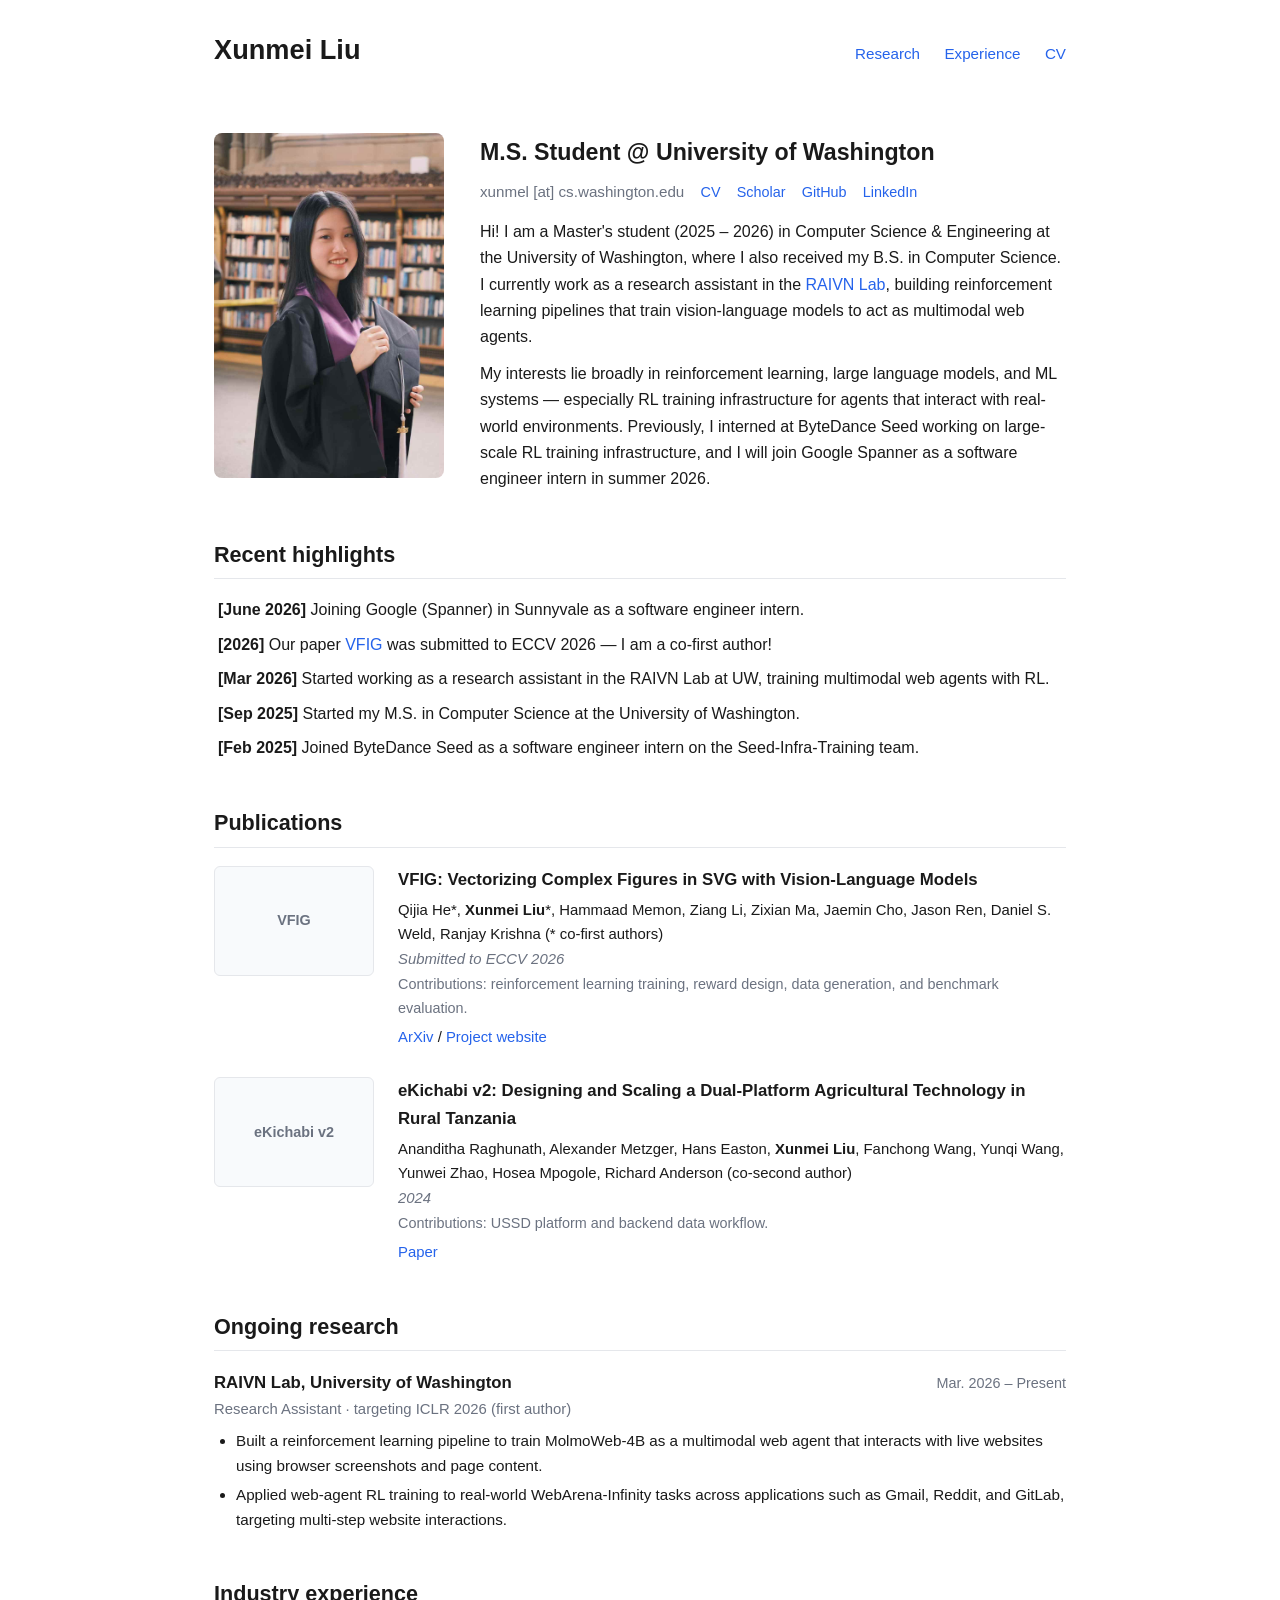
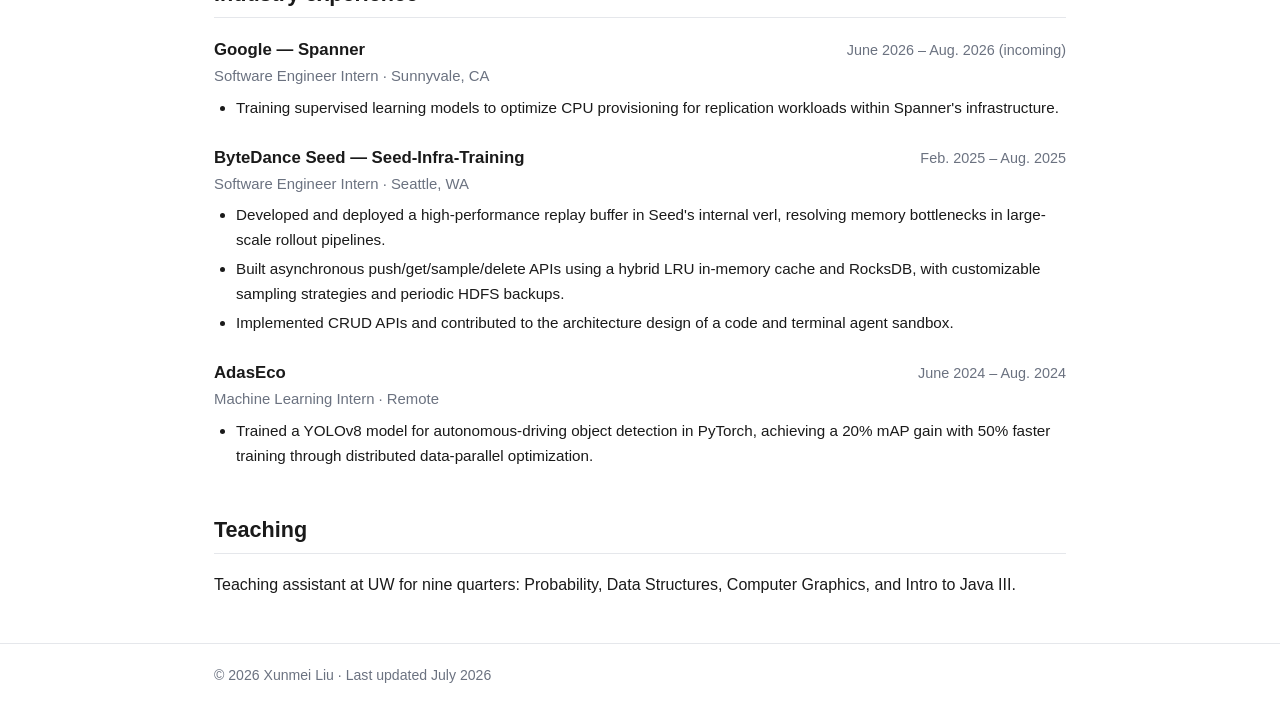
==== index.html @ 10410d37 "Initial personal website" ====
<!DOCTYPE html>
<html lang="en">
<head>
  <meta charset="UTF-8" />
  <meta name="viewport" content="width=device-width, initial-scale=1.0" />
  <title>Xunmei (May) Liu</title>
  <meta name="description" content="Xunmei (May) Liu — M.S. student in Computer Science at the University of Washington. Research in reinforcement learning, vision-language models, and multimodal agents." />
  <link rel="stylesheet" href="assets/css/style.css" />
</head>
<body>
  <header class="site-header">
    <div class="container header-inner">
      <a class="site-name" href="#">Xunmei Liu</a>
      <nav class="site-nav">
        <a href="#publications">Research</a>
        <a href="#experience">Experience</a>
        <a href="files/Xunmei_Liu_CV.pdf" target="_blank">CV</a>
      </nav>
    </div>
  </header>

  <main class="container">
    <!-- ===================== Intro ===================== -->
    <section class="intro">
      <img class="profile-photo" src="assets/img/profile.jpg" alt="Photo of Xunmei Liu" />
      <div class="intro-text">
        <h1>M.S. Student @ University of Washington</h1>
        <p class="contact-line">
          xunmel [at] cs.washington.edu
          <!-- TODO: replace # with your real profile links -->
          <a class="icon-link" href="files/Xunmei_Liu_CV.pdf" target="_blank" title="CV">CV</a>
          <a class="icon-link" href="#" title="Google Scholar">Scholar</a>
          <a class="icon-link" href="#" title="GitHub">GitHub</a>
          <a class="icon-link" href="https://www.linkedin.com/" title="LinkedIn">LinkedIn</a>
        </p>
        <p>
          Hi! I am a Master's student (2025 – 2026) in Computer Science &amp; Engineering at the
          University of Washington, where I also received my B.S. in Computer Science.
          I currently work as a research assistant in the
          <a href="https://raivn.cs.washington.edu/">RAIVN Lab</a>, building reinforcement
          learning pipelines that train vision-language models to act as multimodal web agents.
        </p>
        <p>
          My interests lie broadly in reinforcement learning, large language models, and
          ML systems — especially RL training infrastructure for agents that interact with
          real-world environments. Previously, I interned at ByteDance Seed working on
          large-scale RL training infrastructure, and I will join Google Spanner as a software
          engineer intern in summer 2026.
        </p>
      </div>
    </section>

    <!-- ===================== News ===================== -->
    <section id="news">
      <h2>Recent highlights</h2>
      <ul class="news-list">
        <li><b>[June 2026]</b> Joining Google (Spanner) in Sunnyvale as a software engineer intern.</li>
        <li><b>[2026]</b> Our paper <a href="#">VFIG</a> was submitted to ECCV 2026 — I am a co-first author!</li>
        <li><b>[Mar 2026]</b> Started working as a research assistant in the RAIVN Lab at UW, training multimodal web agents with RL.</li>
        <li><b>[Sep 2025]</b> Started my M.S. in Computer Science at the University of Washington.</li>
        <li><b>[Feb 2025]</b> Joined ByteDance Seed as a software engineer intern on the Seed-Infra-Training team.</li>
      </ul>
    </section>

    <!-- ===================== Publications ===================== -->
    <section id="publications">
      <h2>Publications</h2>

      <div class="pub">
        <div class="pub-thumb placeholder">VFIG</div>
        <div class="pub-body">
          <h3>VFIG: Vectorizing Complex Figures in SVG with Vision-Language Models</h3>
          <p class="pub-authors">
            Qijia He*, <b>Xunmei Liu</b>*, Hammaad Memon, Ziang Li, Zixian Ma, Jaemin Cho,
            Jason Ren, Daniel S. Weld, Ranjay Krishna (* co-first authors)
          </p>
          <p class="pub-venue">Submitted to ECCV 2026</p>
          <p class="pub-note">Contributions: reinforcement learning training, reward design, data generation, and benchmark evaluation.</p>
          <p class="pub-links">
            <!-- TODO: fill in real links -->
            <a href="#">ArXiv</a> / <a href="#">Project website</a>
          </p>
        </div>
      </div>

      <div class="pub">
        <div class="pub-thumb placeholder">eKichabi&nbsp;v2</div>
        <div class="pub-body">
          <h3>eKichabi v2: Designing and Scaling a Dual-Platform Agricultural Technology in Rural Tanzania</h3>
          <p class="pub-authors">
            Ananditha Raghunath, Alexander Metzger, Hans Easton, <b>Xunmei Liu</b>, Fanchong Wang,
            Yunqi Wang, Yunwei Zhao, Hosea Mpogole, Richard Anderson (co-second author)
          </p>
          <p class="pub-venue">2024</p>
          <p class="pub-note">Contributions: USSD platform and backend data workflow.</p>
          <p class="pub-links"><a href="#">Paper</a></p>
        </div>
      </div>
    </section>

    <!-- ===================== Research ===================== -->
    <section id="research">
      <h2>Ongoing research</h2>
      <div class="exp">
        <div class="exp-header">
          <h3>RAIVN Lab, University of Washington</h3>
          <span class="exp-date">Mar. 2026 – Present</span>
        </div>
        <p class="exp-role">Research Assistant · targeting ICLR 2026 (first author)</p>
        <ul>
          <li>Built a reinforcement learning pipeline to train MolmoWeb-4B as a multimodal web agent that interacts with live websites using browser screenshots and page content.</li>
          <li>Applied web-agent RL training to real-world WebArena-Infinity tasks across applications such as Gmail, Reddit, and GitLab, targeting multi-step website interactions.</li>
        </ul>
      </div>
    </section>

    <!-- ===================== Experience ===================== -->
    <section id="experience">
      <h2>Industry experience</h2>

      <div class="exp">
        <div class="exp-header">
          <h3>Google — Spanner</h3>
          <span class="exp-date">June 2026 – Aug. 2026 (incoming)</span>
        </div>
        <p class="exp-role">Software Engineer Intern · Sunnyvale, CA</p>
        <ul>
          <li>Training supervised learning models to optimize CPU provisioning for replication workloads within Spanner's infrastructure.</li>
        </ul>
      </div>

      <div class="exp">
        <div class="exp-header">
          <h3>ByteDance Seed — Seed-Infra-Training</h3>
          <span class="exp-date">Feb. 2025 – Aug. 2025</span>
        </div>
        <p class="exp-role">Software Engineer Intern · Seattle, WA</p>
        <ul>
          <li>Developed and deployed a high-performance replay buffer in Seed's internal verl, resolving memory bottlenecks in large-scale rollout pipelines.</li>
          <li>Built asynchronous push/get/sample/delete APIs using a hybrid LRU in-memory cache and RocksDB, with customizable sampling strategies and periodic HDFS backups.</li>
          <li>Implemented CRUD APIs and contributed to the architecture design of a code and terminal agent sandbox.</li>
        </ul>
      </div>

      <div class="exp">
        <div class="exp-header">
          <h3>AdasEco</h3>
          <span class="exp-date">June 2024 – Aug. 2024</span>
        </div>
        <p class="exp-role">Machine Learning Intern · Remote</p>
        <ul>
          <li>Trained a YOLOv8 model for autonomous-driving object detection in PyTorch, achieving a 20% mAP gain with 50% faster training through distributed data-parallel optimization.</li>
        </ul>
      </div>
    </section>

    <!-- ===================== Teaching ===================== -->
    <section id="teaching">
      <h2>Teaching</h2>
      <p>
        Teaching assistant at UW for nine quarters: Probability, Data Structures,
        Computer Graphics, and Intro to Java III.
      </p>
    </section>
  </main>

  <footer class="site-footer">
    <div class="container">
      <p>© 2026 Xunmei Liu · Last updated July 2026</p>
    </div>
  </footer>
</body>
</html>
---- assets/css/style.css ----
:root {
  --text: #1a1a1a;
  --muted: #6b7280;
  --link: #2563eb;
  --border: #e5e7eb;
  --bg: #ffffff;
  --accent-bg: #f8fafc;
}

* { box-sizing: border-box; margin: 0; padding: 0; }

body {
  font-family: -apple-system, BlinkMacSystemFont, "Segoe UI", Roboto, Helvetica, Arial, sans-serif;
  color: var(--text);
  background: var(--bg);
  line-height: 1.65;
  font-size: 16px;
}

.container {
  max-width: 900px;
  margin: 0 auto;
  padding: 0 24px;
}

a { color: var(--link); text-decoration: none; }
a:hover { text-decoration: underline; }

/* ---------- Header ---------- */
.site-header {
  padding: 28px 0;
}

.header-inner {
  display: flex;
  justify-content: space-between;
  align-items: baseline;
}

.site-name {
  font-size: 1.7rem;
  font-weight: 700;
  color: var(--text);
}

.site-nav a {
  margin-left: 20px;
  font-size: 0.95rem;
}

/* ---------- Intro ---------- */
.intro {
  display: flex;
  gap: 36px;
  align-items: flex-start;
  margin: 32px 0 16px;
}

.profile-photo {
  width: 230px;
  border-radius: 8px;
  flex-shrink: 0;
  object-fit: cover;
}

.intro-text h1 {
  font-size: 1.45rem;
  font-weight: 650;
  margin-bottom: 8px;
}

.contact-line {
  color: var(--muted);
  margin-bottom: 14px;
  font-size: 0.95rem;
}

.icon-link {
  margin-left: 12px;
  font-size: 0.9rem;
}

.intro-text p + p { margin-top: 10px; }

/* ---------- Sections ---------- */
section { margin: 44px 0; }

h2 {
  font-size: 1.35rem;
  font-weight: 700;
  margin-bottom: 18px;
  padding-bottom: 6px;
  border-bottom: 1px solid var(--border);
}

/* ---------- News ---------- */
.news-list {
  list-style: none;
}

.news-list li {
  margin-bottom: 8px;
  padding-left: 4px;
}

/* ---------- Publications ---------- */
.pub {
  display: flex;
  gap: 24px;
  margin-bottom: 28px;
  align-items: flex-start;
}

.pub-thumb {
  width: 160px;
  height: 110px;
  flex-shrink: 0;
  border-radius: 6px;
  object-fit: cover;
}

.pub-thumb.placeholder {
  background: var(--accent-bg);
  border: 1px solid var(--border);
  display: flex;
  align-items: center;
  justify-content: center;
  color: var(--muted);
  font-weight: 600;
  font-size: 0.9rem;
}

.pub-body h3 {
  font-size: 1.05rem;
  font-weight: 650;
  margin-bottom: 4px;
}

.pub-authors { font-size: 0.93rem; }
.pub-venue { font-size: 0.93rem; color: var(--muted); font-style: italic; }
.pub-note { font-size: 0.9rem; color: var(--muted); margin-top: 2px; }
.pub-links { font-size: 0.93rem; margin-top: 4px; }

/* ---------- Experience ---------- */
.exp { margin-bottom: 24px; }

.exp-header {
  display: flex;
  justify-content: space-between;
  align-items: baseline;
  flex-wrap: wrap;
}

.exp-header h3 { font-size: 1.05rem; font-weight: 650; }

.exp-date { color: var(--muted); font-size: 0.9rem; }

.exp-role {
  color: var(--muted);
  font-size: 0.93rem;
  margin-bottom: 6px;
}

.exp ul { padding-left: 22px; }
.exp li { margin-bottom: 4px; font-size: 0.95rem; }

/* ---------- Footer ---------- */
.site-footer {
  border-top: 1px solid var(--border);
  padding: 20px 0;
  margin-top: 40px;
  color: var(--muted);
  font-size: 0.88rem;
}

/* ---------- Mobile ---------- */
@media (max-width: 700px) {
  .intro { flex-direction: column; align-items: center; text-align: left; }
  .profile-photo { width: 200px; }
  .pub { flex-direction: column; }
  .pub-thumb { width: 100%; height: 140px; }
  .header-inner { flex-direction: column; gap: 8px; }
  .site-nav a { margin-left: 0; margin-right: 16px; }
}
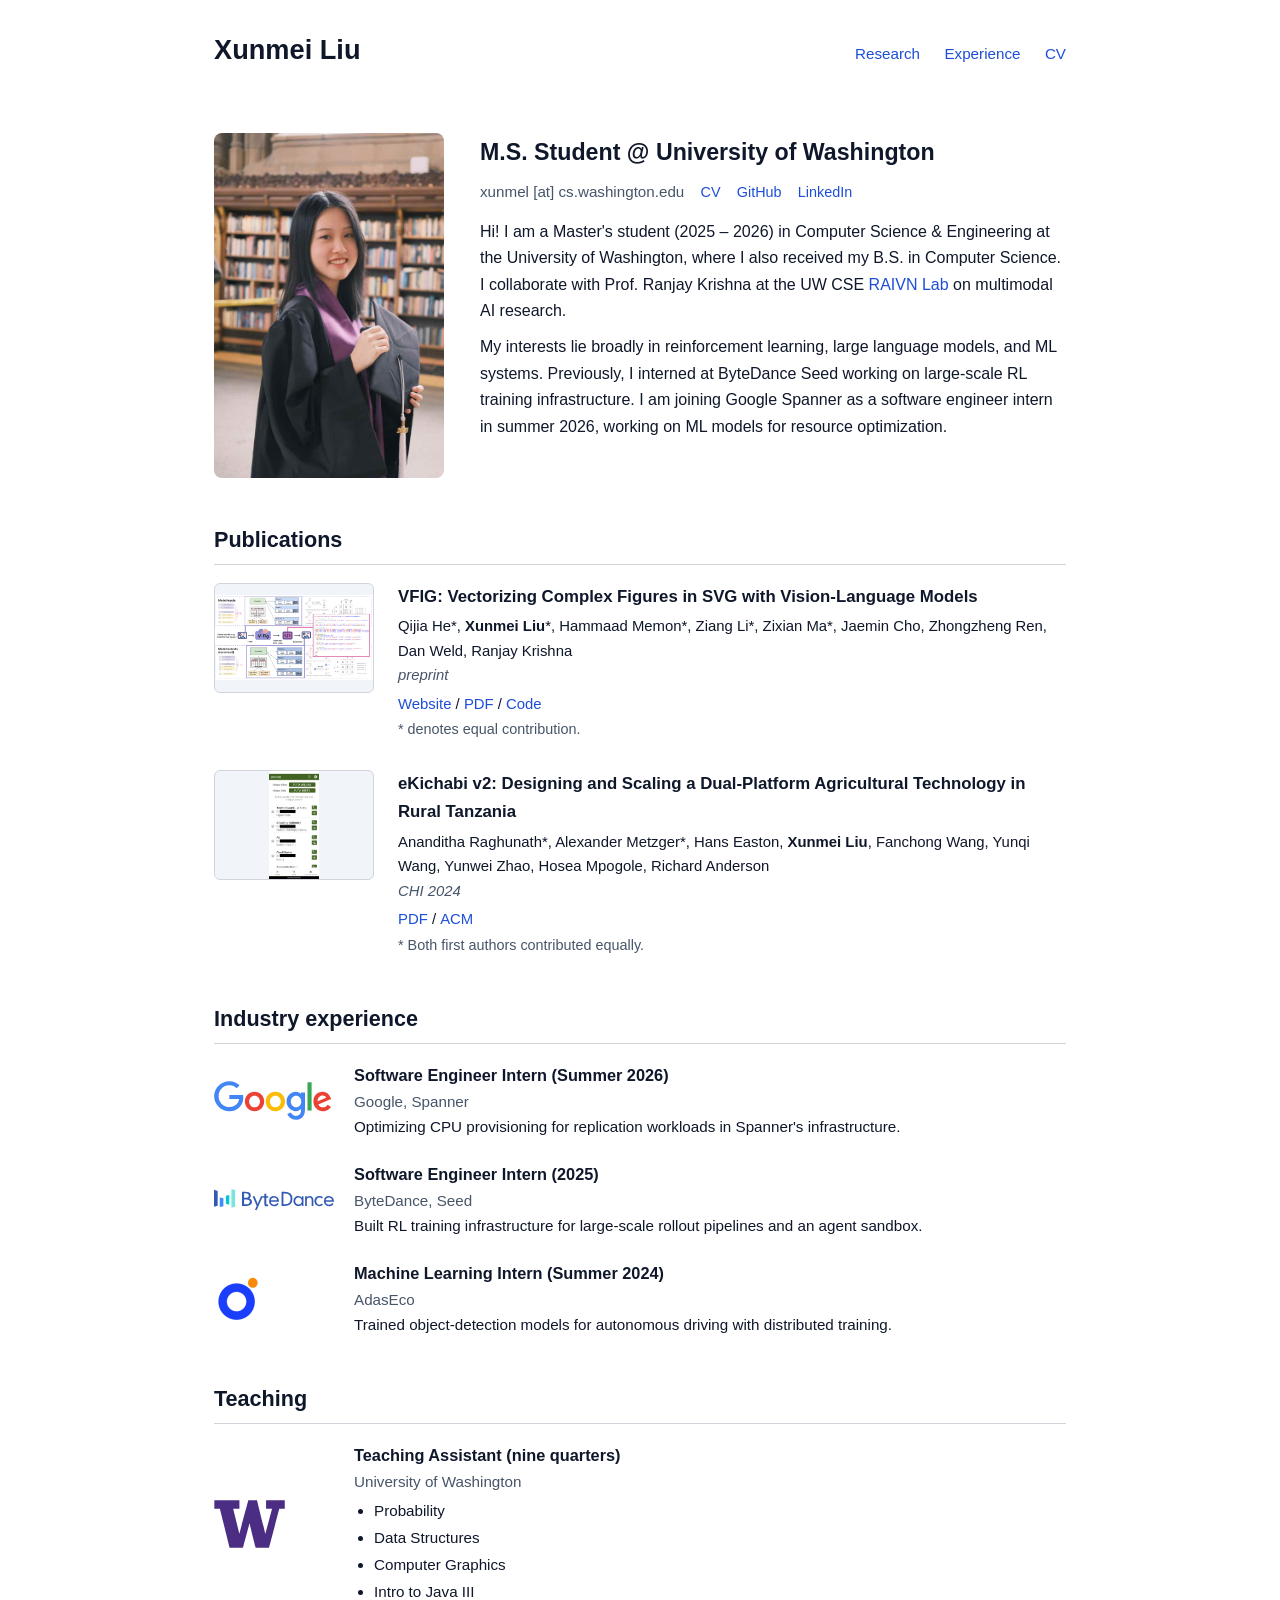
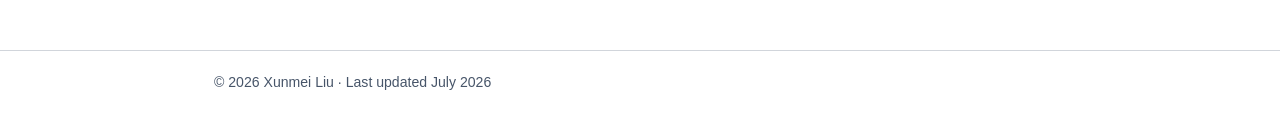
==== commit be15e3fb: "Update publications, experience, logos, intro, and teaching" ====
--- a/index.html
+++ b/index.html
@@ -29,37 +29,24 @@
           xunmel [at] cs.washington.edu
           <!-- TODO: replace # with your real profile links -->
           <a class="icon-link" href="files/Xunmei_Liu_CV.pdf" target="_blank" title="CV">CV</a>
-          <a class="icon-link" href="#" title="Google Scholar">Scholar</a>
-          <a class="icon-link" href="#" title="GitHub">GitHub</a>
-          <a class="icon-link" href="https://www.linkedin.com/" title="LinkedIn">LinkedIn</a>
+          <a class="icon-link" href="https://github.com/Xunmei-liu" title="GitHub">GitHub</a>
+          <a class="icon-link" href="https://www.linkedin.com/in/xunmei-liu/" title="LinkedIn">LinkedIn</a>
+          <!-- TODO: add your Google Scholar URL if you have one, then uncomment -->
+          <!-- <a class="icon-link" href="#" title="Google Scholar">Scholar</a> -->
         </p>
         <p>
           Hi! I am a Master's student (2025 – 2026) in Computer Science &amp; Engineering at the
           University of Washington, where I also received my B.S. in Computer Science.
-          I currently work as a research assistant in the
-          <a href="https://raivn.cs.washington.edu/">RAIVN Lab</a>, building reinforcement
-          learning pipelines that train vision-language models to act as multimodal web agents.
+          I collaborate with Prof. Ranjay Krishna at the UW CSE
+          <a href="https://raivn.cs.washington.edu/">RAIVN Lab</a> on multimodal AI research.
         </p>
         <p>
           My interests lie broadly in reinforcement learning, large language models, and
-          ML systems — especially RL training infrastructure for agents that interact with
-          real-world environments. Previously, I interned at ByteDance Seed working on
-          large-scale RL training infrastructure, and I will join Google Spanner as a software
-          engineer intern in summer 2026.
+          ML systems. Previously, I interned at ByteDance Seed working on
+          large-scale RL training infrastructure. I am joining Google Spanner as a software
+          engineer intern in summer 2026, working on ML models for resource optimization.
         </p>
       </div>
-    </section>
-
-    <!-- ===================== News ===================== -->
-    <section id="news">
-      <h2>Recent highlights</h2>
-      <ul class="news-list">
-        <li><b>[June 2026]</b> Joining Google (Spanner) in Sunnyvale as a software engineer intern.</li>
-        <li><b>[2026]</b> Our paper <a href="#">VFIG</a> was submitted to ECCV 2026 — I am a co-first author!</li>
-        <li><b>[Mar 2026]</b> Started working as a research assistant in the RAIVN Lab at UW, training multimodal web agents with RL.</li>
-        <li><b>[Sep 2025]</b> Started my M.S. in Computer Science at the University of Washington.</li>
-        <li><b>[Feb 2025]</b> Joined ByteDance Seed as a software engineer intern on the Seed-Infra-Training team.</li>
-      </ul>
     </section>
 
     <!-- ===================== Publications ===================== -->
@@ -67,50 +54,38 @@
       <h2>Publications</h2>
 
       <div class="pub">
-        <div class="pub-thumb placeholder">VFIG</div>
+        <img class="pub-thumb" src="assets/img/vfig_teaser.png" alt="VFIG teaser figure" />
         <div class="pub-body">
           <h3>VFIG: Vectorizing Complex Figures in SVG with Vision-Language Models</h3>
           <p class="pub-authors">
-            Qijia He*, <b>Xunmei Liu</b>*, Hammaad Memon, Ziang Li, Zixian Ma, Jaemin Cho,
-            Jason Ren, Daniel S. Weld, Ranjay Krishna (* co-first authors)
+            Qijia He*, <b>Xunmei Liu</b>*, Hammaad Memon*, Ziang Li*, Zixian Ma*, Jaemin Cho,
+            Zhongzheng Ren, Dan Weld, Ranjay Krishna
           </p>
-          <p class="pub-venue">Submitted to ECCV 2026</p>
-          <p class="pub-note">Contributions: reinforcement learning training, reward design, data generation, and benchmark evaluation.</p>
+          <p class="pub-venue">preprint</p>
           <p class="pub-links">
-            <!-- TODO: fill in real links -->
-            <a href="#">ArXiv</a> / <a href="#">Project website</a>
+            <a href="https://vfig-proj.github.io/">Website</a> /
+            <a href="https://arxiv.org/abs/2603.24575">PDF</a> /
+            <a href="https://github.com/RAIVNLab/VFig">Code</a>
           </p>
+          <p class="pub-note">* denotes equal contribution.</p>
         </div>
       </div>
 
       <div class="pub">
-        <div class="pub-thumb placeholder">eKichabi&nbsp;v2</div>
+        <img class="pub-thumb" src="assets/img/ekichabi.png" alt="eKichabi v2 app screenshot" />
         <div class="pub-body">
           <h3>eKichabi v2: Designing and Scaling a Dual-Platform Agricultural Technology in Rural Tanzania</h3>
           <p class="pub-authors">
-            Ananditha Raghunath, Alexander Metzger, Hans Easton, <b>Xunmei Liu</b>, Fanchong Wang,
-            Yunqi Wang, Yunwei Zhao, Hosea Mpogole, Richard Anderson (co-second author)
+            Ananditha Raghunath*, Alexander Metzger*, Hans Easton, <b>Xunmei Liu</b>,
+            Fanchong Wang, Yunqi Wang, Yunwei Zhao, Hosea Mpogole, Richard Anderson
           </p>
-          <p class="pub-venue">2024</p>
-          <p class="pub-note">Contributions: USSD platform and backend data workflow.</p>
-          <p class="pub-links"><a href="#">Paper</a></p>
+          <p class="pub-venue">CHI 2024</p>
+          <p class="pub-links">
+            <a href="https://arxiv.org/abs/2403.09980">PDF</a> /
+            <a href="https://dl.acm.org/doi/full/10.1145/3613904.3642099">ACM</a>
+          </p>
+          <p class="pub-note">* Both first authors contributed equally.</p>
         </div>
-      </div>
-    </section>
-
-    <!-- ===================== Research ===================== -->
-    <section id="research">
-      <h2>Ongoing research</h2>
-      <div class="exp">
-        <div class="exp-header">
-          <h3>RAIVN Lab, University of Washington</h3>
-          <span class="exp-date">Mar. 2026 – Present</span>
-        </div>
-        <p class="exp-role">Research Assistant · targeting ICLR 2026 (first author)</p>
-        <ul>
-          <li>Built a reinforcement learning pipeline to train MolmoWeb-4B as a multimodal web agent that interacts with live websites using browser screenshots and page content.</li>
-          <li>Applied web-agent RL training to real-world WebArena-Infinity tasks across applications such as Gmail, Reddit, and GitLab, targeting multi-step website interactions.</li>
-        </ul>
       </div>
     </section>
 
@@ -118,49 +93,50 @@
     <section id="experience">
       <h2>Industry experience</h2>
 
-      <div class="exp">
-        <div class="exp-header">
-          <h3>Google — Spanner</h3>
-          <span class="exp-date">June 2026 – Aug. 2026 (incoming)</span>
+      <div class="job">
+        <img class="job-logo" src="assets/img/logo_google.svg" alt="Google logo" />
+        <div class="job-body">
+          <p class="job-title">Software Engineer Intern (Summer 2026)</p>
+          <p class="job-group">Google, Spanner</p>
+          <p class="job-desc">Optimizing CPU provisioning for replication workloads in Spanner's infrastructure.</p>
         </div>
-        <p class="exp-role">Software Engineer Intern · Sunnyvale, CA</p>
-        <ul>
-          <li>Training supervised learning models to optimize CPU provisioning for replication workloads within Spanner's infrastructure.</li>
-        </ul>
       </div>
 
-      <div class="exp">
-        <div class="exp-header">
-          <h3>ByteDance Seed — Seed-Infra-Training</h3>
-          <span class="exp-date">Feb. 2025 – Aug. 2025</span>
+      <div class="job">
+        <img class="job-logo" src="assets/img/logo_bytedance.svg" alt="ByteDance logo" />
+        <div class="job-body">
+          <p class="job-title">Software Engineer Intern (2025)</p>
+          <p class="job-group">ByteDance, Seed</p>
+          <p class="job-desc">Built RL training infrastructure for large-scale rollout pipelines and an agent sandbox.</p>
         </div>
-        <p class="exp-role">Software Engineer Intern · Seattle, WA</p>
-        <ul>
-          <li>Developed and deployed a high-performance replay buffer in Seed's internal verl, resolving memory bottlenecks in large-scale rollout pipelines.</li>
-          <li>Built asynchronous push/get/sample/delete APIs using a hybrid LRU in-memory cache and RocksDB, with customizable sampling strategies and periodic HDFS backups.</li>
-          <li>Implemented CRUD APIs and contributed to the architecture design of a code and terminal agent sandbox.</li>
-        </ul>
       </div>
 
-      <div class="exp">
-        <div class="exp-header">
-          <h3>AdasEco</h3>
-          <span class="exp-date">June 2024 – Aug. 2024</span>
+      <div class="job">
+        <img class="job-logo job-logo--square" src="assets/img/logo_adaseco_sq.png" alt="AdasEco logo" />
+        <div class="job-body">
+          <p class="job-title">Machine Learning Intern (Summer 2024)</p>
+          <p class="job-group">AdasEco</p>
+          <p class="job-desc">Trained object-detection models for autonomous driving with distributed training.</p>
         </div>
-        <p class="exp-role">Machine Learning Intern · Remote</p>
-        <ul>
-          <li>Trained a YOLOv8 model for autonomous-driving object detection in PyTorch, achieving a 20% mAP gain with 50% faster training through distributed data-parallel optimization.</li>
-        </ul>
       </div>
     </section>
 
     <!-- ===================== Teaching ===================== -->
     <section id="teaching">
       <h2>Teaching</h2>
-      <p>
-        Teaching assistant at UW for nine quarters: Probability, Data Structures,
-        Computer Graphics, and Intro to Java III.
-      </p>
+      <div class="job">
+        <img class="job-logo job-logo--square" src="assets/img/logo_uw.svg" alt="University of Washington logo" />
+        <div class="job-body">
+          <p class="job-title">Teaching Assistant (nine quarters)</p>
+          <p class="job-group">University of Washington</p>
+          <ul class="course-list">
+            <li>Probability</li>
+            <li>Data Structures</li>
+            <li>Computer Graphics</li>
+            <li>Intro to Java III</li>
+          </ul>
+        </div>
+      </div>
     </section>
   </main>
 
--- a/assets/css/style.css
+++ b/assets/css/style.css
@@ -1,10 +1,10 @@
 :root {
-  --text: #1a1a1a;
-  --muted: #6b7280;
-  --link: #2563eb;
-  --border: #e5e7eb;
+  --text: #0f172a;
+  --muted: #475569;
+  --link: #1d4ed8;
+  --border: #d1d5db;
   --bg: #ffffff;
-  --accent-bg: #f8fafc;
+  --accent-bg: #f1f5f9;
 }
 
 * { box-sizing: border-box; margin: 0; padding: 0; }
@@ -23,7 +23,7 @@
   padding: 0 24px;
 }
 
-a { color: var(--link); text-decoration: none; }
+a { color: var(--link); text-decoration: none; font-weight: 500; }
 a:hover { text-decoration: underline; }
 
 /* ---------- Header ---------- */
@@ -116,7 +116,9 @@
   height: 110px;
   flex-shrink: 0;
   border-radius: 6px;
-  object-fit: cover;
+  object-fit: contain;
+  background: var(--accent-bg);
+  border: 1px solid var(--border);
 }
 
 .pub-thumb.placeholder {
@@ -163,6 +165,36 @@
 
 .exp ul { padding-left: 22px; }
 .exp li { margin-bottom: 4px; font-size: 0.95rem; }
+
+/* ---------- Industry experience ---------- */
+.job {
+  display: flex;
+  gap: 20px;
+  align-items: center;
+  margin-bottom: 22px;
+}
+
+.job-logo {
+  width: 120px;
+  max-height: 40px;
+  flex-shrink: 0;
+  object-fit: contain;
+  object-position: left center;
+}
+
+.job-logo--square {
+  max-height: 48px;
+}
+
+.job-title { font-weight: 650; font-size: 1.02rem; }
+.job-group { color: var(--muted); font-size: 0.95rem; }
+.job-desc { font-size: 0.95rem; }
+
+.course-list {
+  margin-top: 4px;
+  padding-left: 20px;
+}
+.course-list li { font-size: 0.95rem; margin-bottom: 2px; }
 
 /* ---------- Footer ---------- */
 .site-footer {
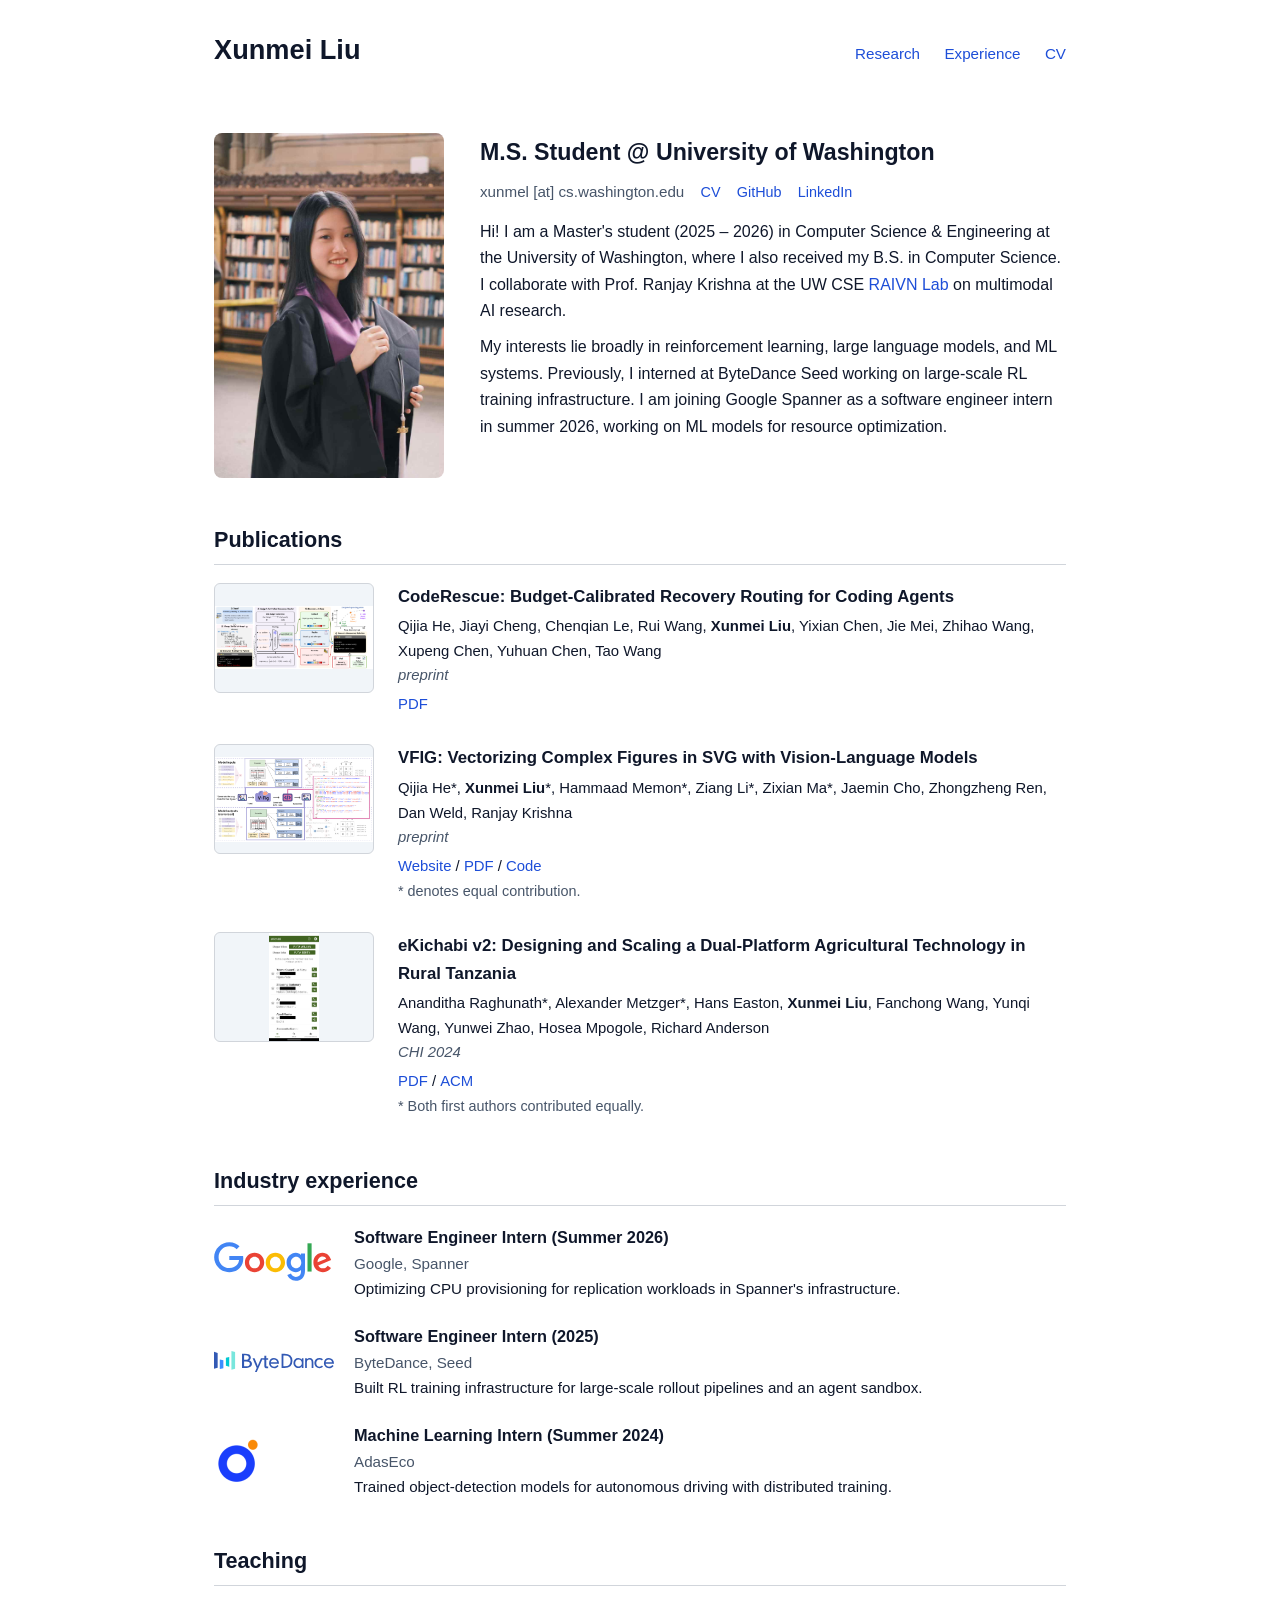
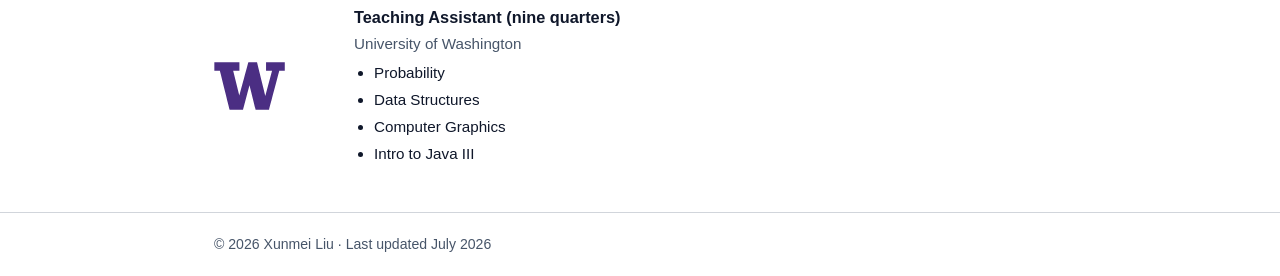
==== commit 06c0c239: "Add CodeRescue paper to publications" ====
--- a/index.html
+++ b/index.html
@@ -14,7 +14,7 @@
       <nav class="site-nav">
         <a href="#publications">Research</a>
         <a href="#experience">Experience</a>
-        <a href="files/Xunmei_Liu_CV.pdf" target="_blank">CV</a>
+        <a href="cv.html">CV</a>
       </nav>
     </div>
   </header>
@@ -28,7 +28,7 @@
         <p class="contact-line">
           xunmel [at] cs.washington.edu
           <!-- TODO: replace # with your real profile links -->
-          <a class="icon-link" href="files/Xunmei_Liu_CV.pdf" target="_blank" title="CV">CV</a>
+          <a class="icon-link" href="cv.html" title="CV">CV</a>
           <a class="icon-link" href="https://github.com/Xunmei-liu" title="GitHub">GitHub</a>
           <a class="icon-link" href="https://www.linkedin.com/in/xunmei-liu/" title="LinkedIn">LinkedIn</a>
           <!-- TODO: add your Google Scholar URL if you have one, then uncomment -->
@@ -52,6 +52,21 @@
     <!-- ===================== Publications ===================== -->
     <section id="publications">
       <h2>Publications</h2>
+
+      <div class="pub">
+        <img class="pub-thumb" src="assets/img/coderescue.png" alt="CodeRescue teaser figure" />
+        <div class="pub-body">
+          <h3>CodeRescue: Budget-Calibrated Recovery Routing for Coding Agents</h3>
+          <p class="pub-authors">
+            Qijia He, Jiayi Cheng, Chenqian Le, Rui Wang, <b>Xunmei Liu</b>, Yixian Chen,
+            Jie Mei, Zhihao Wang, Xupeng Chen, Yuhuan Chen, Tao Wang
+          </p>
+          <p class="pub-venue">preprint</p>
+          <p class="pub-links">
+            <a href="https://arxiv.org/abs/2607.19338">PDF</a>
+          </p>
+        </div>
+      </div>
 
       <div class="pub">
         <img class="pub-thumb" src="assets/img/vfig_teaser.png" alt="VFIG teaser figure" />
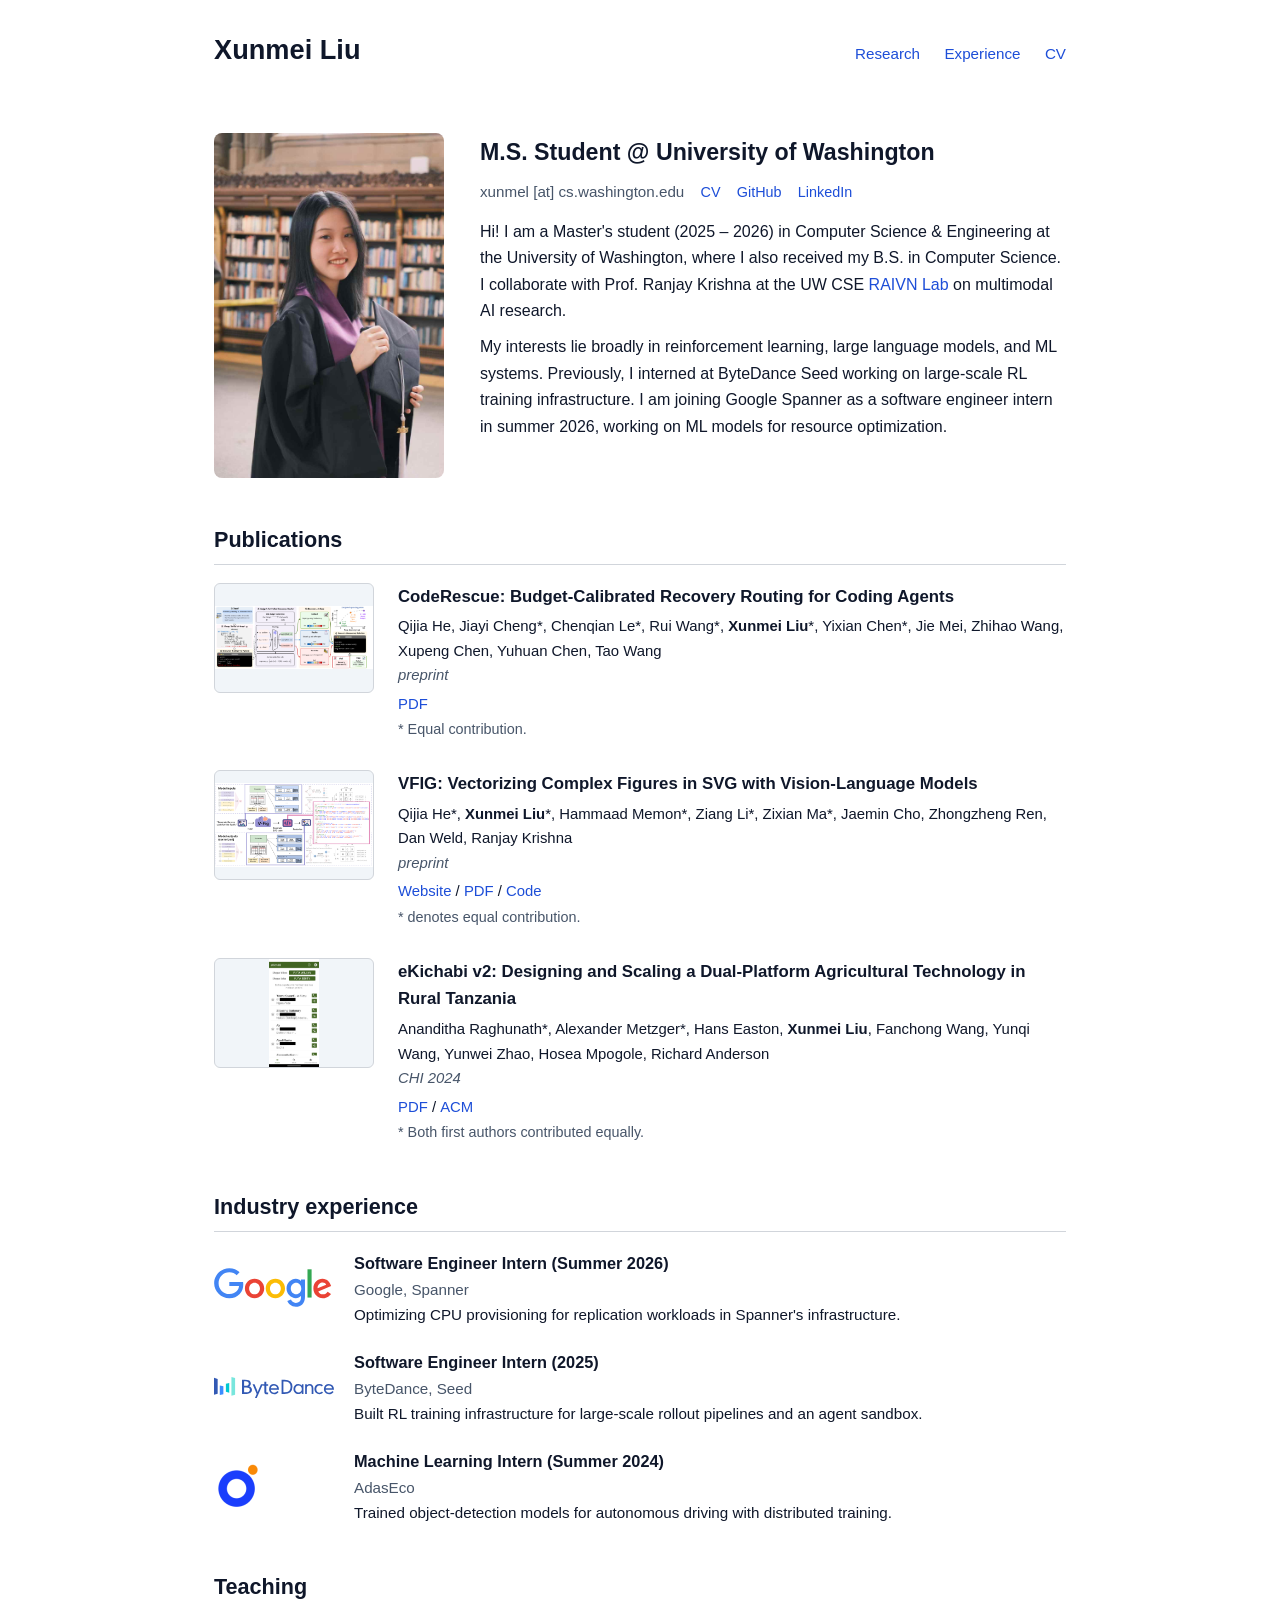
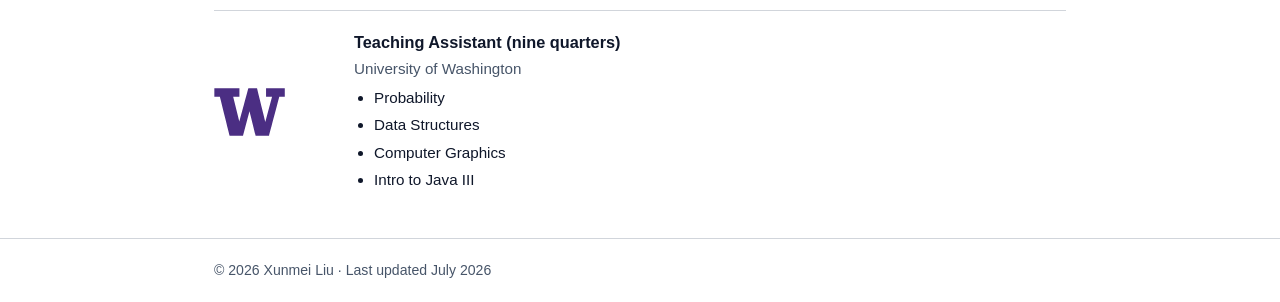
==== commit 2bbd3a9a: "Mark equal-contribution authors on CodeRescue" ====
--- a/index.html
+++ b/index.html
@@ -58,13 +58,14 @@
         <div class="pub-body">
           <h3>CodeRescue: Budget-Calibrated Recovery Routing for Coding Agents</h3>
           <p class="pub-authors">
-            Qijia He, Jiayi Cheng, Chenqian Le, Rui Wang, <b>Xunmei Liu</b>, Yixian Chen,
+            Qijia He, Jiayi Cheng*, Chenqian Le*, Rui Wang*, <b>Xunmei Liu</b>*, Yixian Chen*,
             Jie Mei, Zhihao Wang, Xupeng Chen, Yuhuan Chen, Tao Wang
           </p>
           <p class="pub-venue">preprint</p>
           <p class="pub-links">
             <a href="https://arxiv.org/abs/2607.19338">PDF</a>
           </p>
+          <p class="pub-note">* Equal contribution.</p>
         </div>
       </div>
 
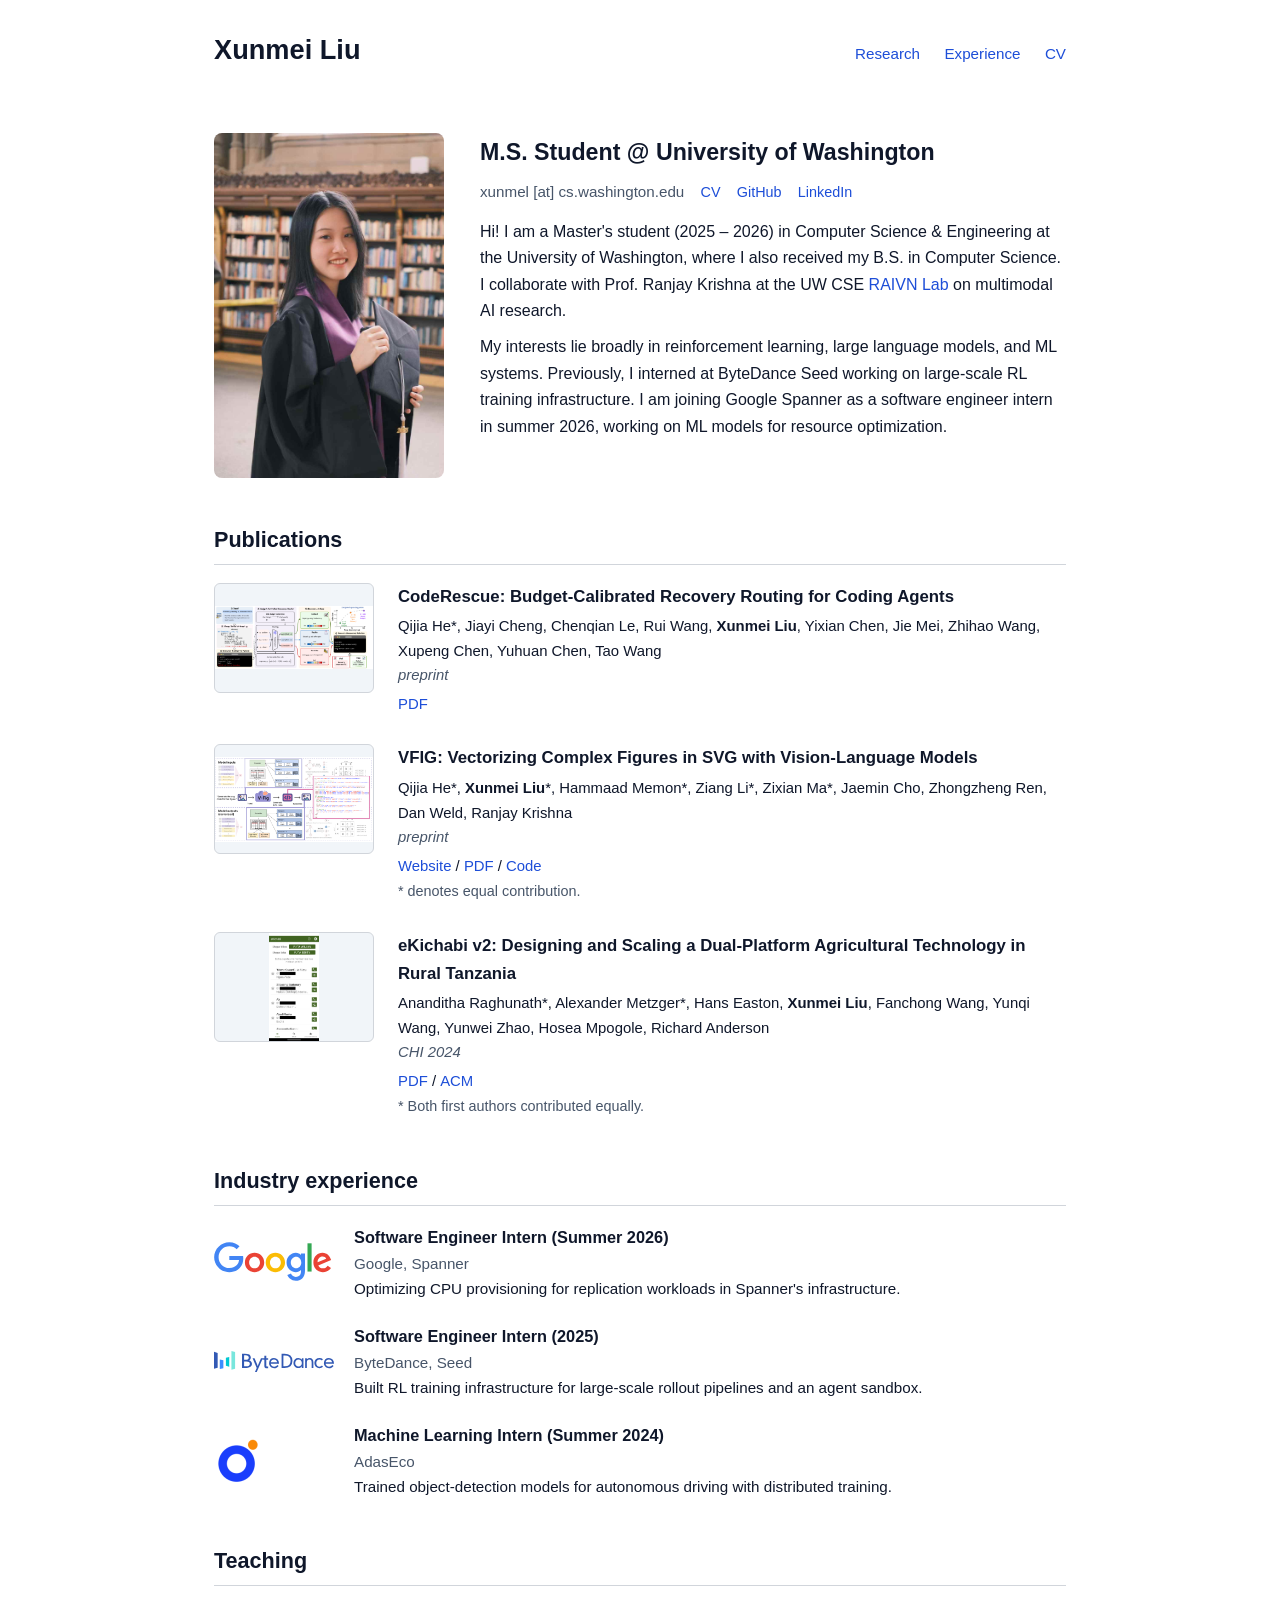
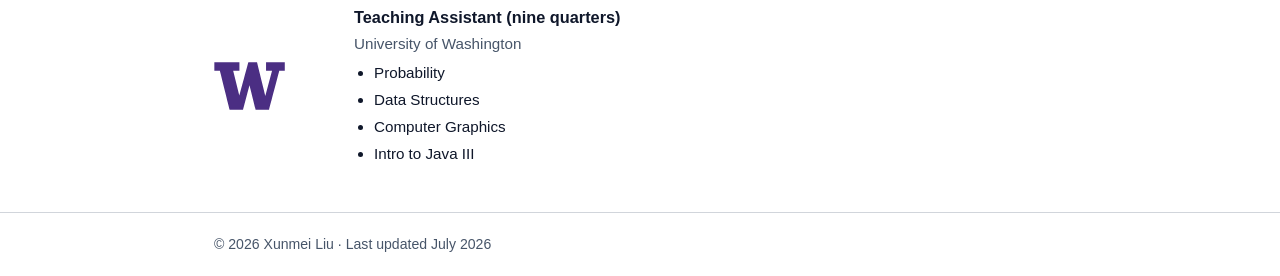
==== commit 9f0d149a: "CodeRescue: mark only first author with asterisk" ====
--- a/index.html
+++ b/index.html
@@ -58,14 +58,13 @@
         <div class="pub-body">
           <h3>CodeRescue: Budget-Calibrated Recovery Routing for Coding Agents</h3>
           <p class="pub-authors">
-            Qijia He, Jiayi Cheng*, Chenqian Le*, Rui Wang*, <b>Xunmei Liu</b>*, Yixian Chen*,
+            Qijia He*, Jiayi Cheng, Chenqian Le, Rui Wang, <b>Xunmei Liu</b>, Yixian Chen,
             Jie Mei, Zhihao Wang, Xupeng Chen, Yuhuan Chen, Tao Wang
           </p>
           <p class="pub-venue">preprint</p>
           <p class="pub-links">
             <a href="https://arxiv.org/abs/2607.19338">PDF</a>
           </p>
-          <p class="pub-note">* Equal contribution.</p>
         </div>
       </div>
 
